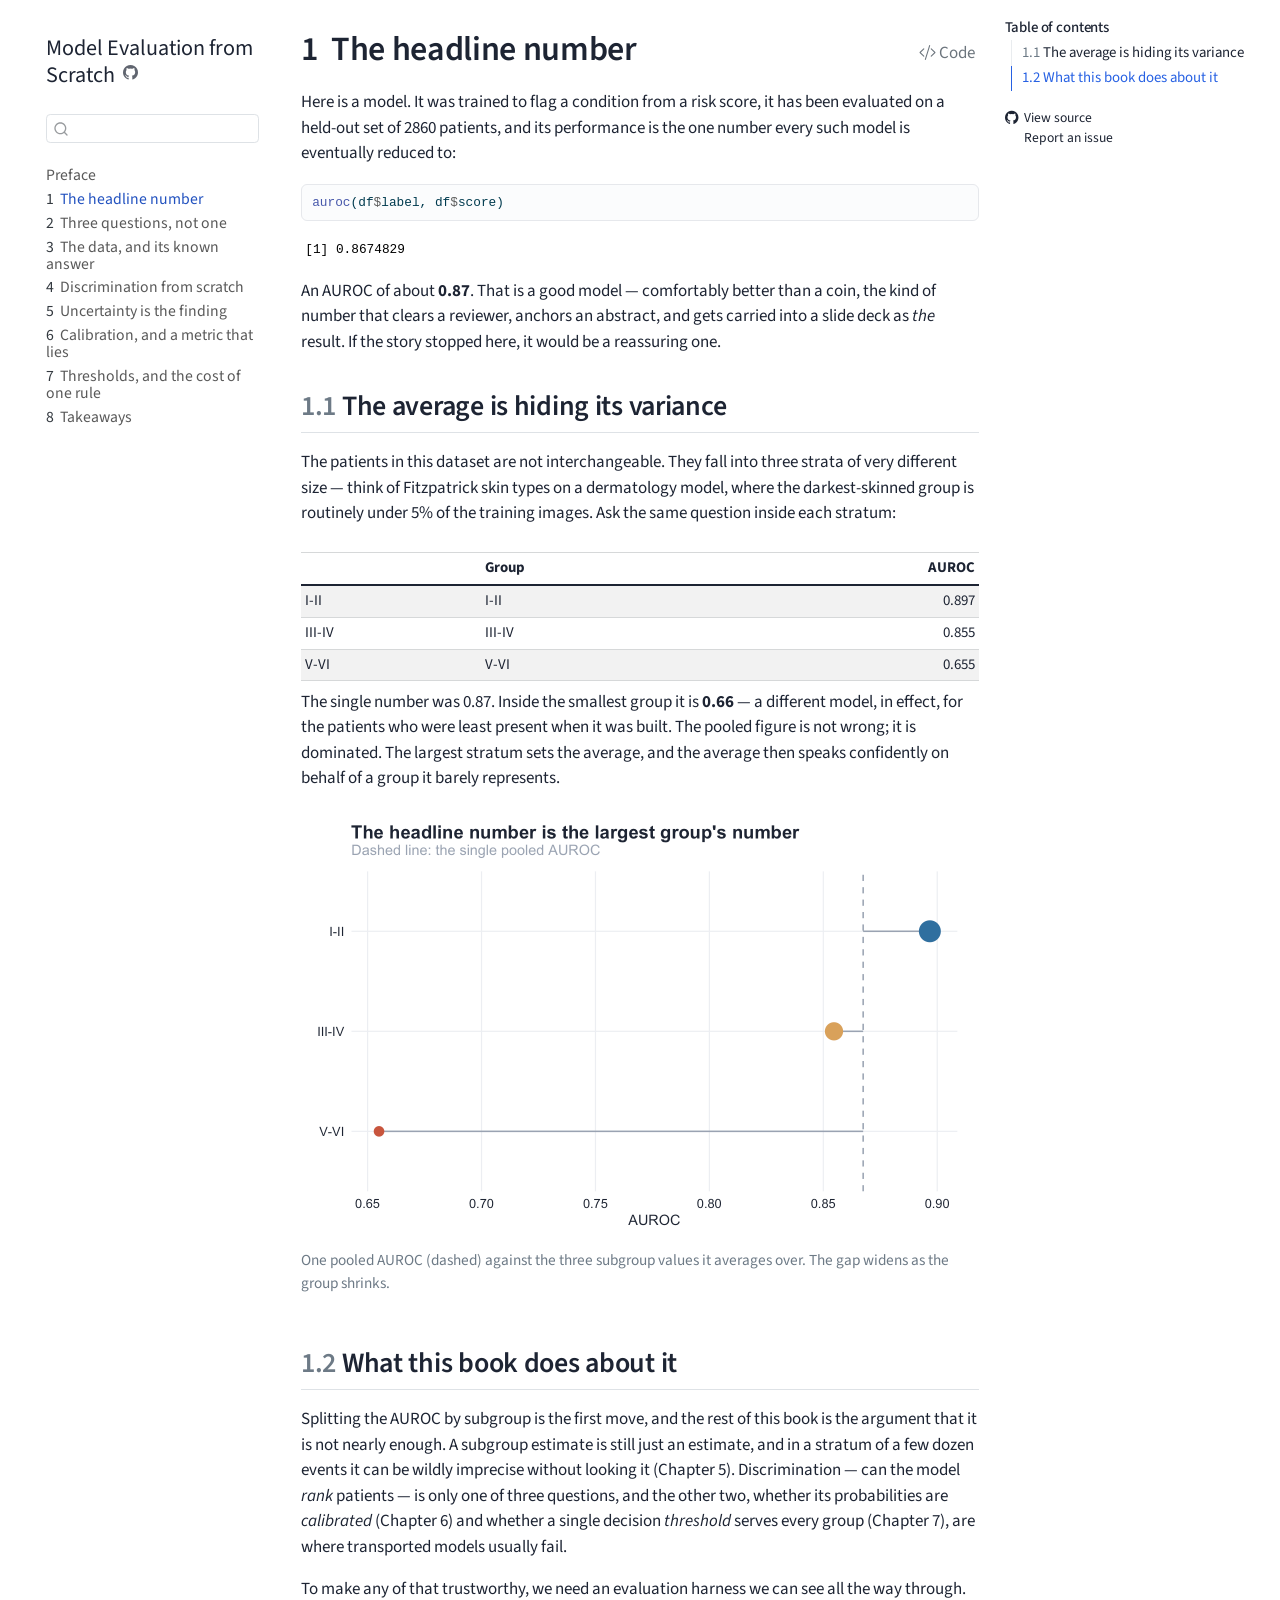
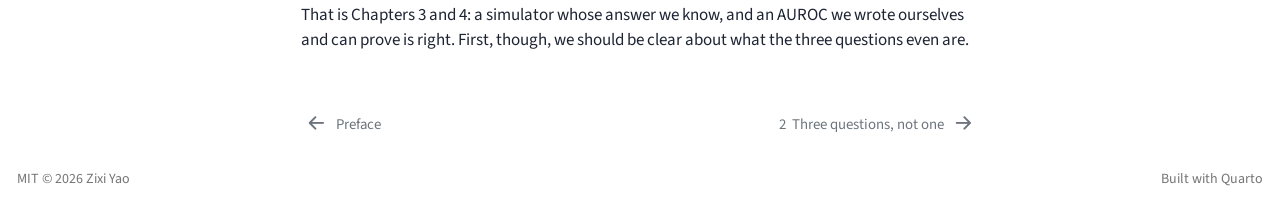
==== docs/chapters/01-headline-number.html @ 879e9f86 "Render site for GitHub Pages" ====
<!DOCTYPE html>
<html xmlns="http://www.w3.org/1999/xhtml" lang="en" xml:lang="en"><head>

<meta charset="utf-8">
<meta name="generator" content="quarto-1.8.27">

<meta name="viewport" content="width=device-width, initial-scale=1.0, user-scalable=yes">


<title>1&nbsp; The headline number – Model Evaluation from Scratch</title>
<style>
code{white-space: pre-wrap;}
span.smallcaps{font-variant: small-caps;}
div.columns{display: flex; gap: min(4vw, 1.5em);}
div.column{flex: auto; overflow-x: auto;}
div.hanging-indent{margin-left: 1.5em; text-indent: -1.5em;}
ul.task-list{list-style: none;}
ul.task-list li input[type="checkbox"] {
  width: 0.8em;
  margin: 0 0.8em 0.2em -1em; /* quarto-specific, see https://github.com/quarto-dev/quarto-cli/issues/4556 */ 
  vertical-align: middle;
}
/* CSS for syntax highlighting */
html { -webkit-text-size-adjust: 100%; }
pre > code.sourceCode { white-space: pre; position: relative; }
pre > code.sourceCode > span { display: inline-block; line-height: 1.25; }
pre > code.sourceCode > span:empty { height: 1.2em; }
.sourceCode { overflow: visible; }
code.sourceCode > span { color: inherit; text-decoration: inherit; }
div.sourceCode { margin: 1em 0; }
pre.sourceCode { margin: 0; }
@media screen {
div.sourceCode { overflow: auto; }
}
@media print {
pre > code.sourceCode { white-space: pre-wrap; }
pre > code.sourceCode > span { text-indent: -5em; padding-left: 5em; }
}
pre.numberSource code
  { counter-reset: source-line 0; }
pre.numberSource code > span
  { position: relative; left: -4em; counter-increment: source-line; }
pre.numberSource code > span > a:first-child::before
  { content: counter(source-line);
    position: relative; left: -1em; text-align: right; vertical-align: baseline;
    border: none; display: inline-block;
    -webkit-touch-callout: none; -webkit-user-select: none;
    -khtml-user-select: none; -moz-user-select: none;
    -ms-user-select: none; user-select: none;
    padding: 0 4px; width: 4em;
  }
pre.numberSource { margin-left: 3em;  padding-left: 4px; }
div.sourceCode
  {   }
@media screen {
pre > code.sourceCode > span > a:first-child::before { text-decoration: underline; }
}
</style>


<script src="../site_libs/quarto-nav/quarto-nav.js"></script>
<script src="../site_libs/quarto-nav/headroom.min.js"></script>
<script src="../site_libs/clipboard/clipboard.min.js"></script>
<script src="../site_libs/quarto-search/autocomplete.umd.js"></script>
<script src="../site_libs/quarto-search/fuse.min.js"></script>
<script src="../site_libs/quarto-search/quarto-search.js"></script>
<meta name="quarto:offset" content="../">
<link href="../chapters/02-three-questions.html" rel="next">
<link href="../index.html" rel="prev">
<script src="../site_libs/quarto-html/quarto.js" type="module"></script>
<script src="../site_libs/quarto-html/tabsets/tabsets.js" type="module"></script>
<script src="../site_libs/quarto-html/axe/axe-check.js" type="module"></script>
<script src="../site_libs/quarto-html/popper.min.js"></script>
<script src="../site_libs/quarto-html/tippy.umd.min.js"></script>
<script src="../site_libs/quarto-html/anchor.min.js"></script>
<link href="../site_libs/quarto-html/tippy.css" rel="stylesheet">
<link href="../site_libs/quarto-html/quarto-syntax-highlighting-ed96de9b727972fe78a7b5d16c58bf87.css" rel="stylesheet" id="quarto-text-highlighting-styles">
<script src="../site_libs/bootstrap/bootstrap.min.js"></script>
<link href="../site_libs/bootstrap/bootstrap-icons.css" rel="stylesheet">
<link href="../site_libs/bootstrap/bootstrap-27c261d06b905028a18691de25d09dde.min.css" rel="stylesheet" append-hash="true" id="quarto-bootstrap" data-mode="light">
<script id="quarto-search-options" type="application/json">{
  "location": "sidebar",
  "copy-button": false,
  "collapse-after": 3,
  "panel-placement": "start",
  "type": "textbox",
  "limit": 50,
  "keyboard-shortcut": [
    "f",
    "/",
    "s"
  ],
  "show-item-context": false,
  "language": {
    "search-no-results-text": "No results",
    "search-matching-documents-text": "matching documents",
    "search-copy-link-title": "Copy link to search",
    "search-hide-matches-text": "Hide additional matches",
    "search-more-match-text": "more match in this document",
    "search-more-matches-text": "more matches in this document",
    "search-clear-button-title": "Clear",
    "search-text-placeholder": "",
    "search-detached-cancel-button-title": "Cancel",
    "search-submit-button-title": "Submit",
    "search-label": "Search"
  }
}</script>


<link rel="stylesheet" href="../styles.css">
</head>

<body class="nav-sidebar floating quarto-light">

<div id="quarto-search-results"></div>
  <header id="quarto-header" class="headroom fixed-top">
  <nav class="quarto-secondary-nav">
    <div class="container-fluid d-flex">
      <button type="button" class="quarto-btn-toggle btn" data-bs-toggle="collapse" role="button" data-bs-target=".quarto-sidebar-collapse-item" aria-controls="quarto-sidebar" aria-expanded="false" aria-label="Toggle sidebar navigation" onclick="if (window.quartoToggleHeadroom) { window.quartoToggleHeadroom(); }">
        <i class="bi bi-layout-text-sidebar-reverse"></i>
      </button>
        <nav class="quarto-page-breadcrumbs" aria-label="breadcrumb"><ol class="breadcrumb"><li class="breadcrumb-item"><a href="../chapters/01-headline-number.html"><span class="chapter-number">1</span>&nbsp; <span class="chapter-title">The headline number</span></a></li></ol></nav>
        <a class="flex-grow-1" role="navigation" data-bs-toggle="collapse" data-bs-target=".quarto-sidebar-collapse-item" aria-controls="quarto-sidebar" aria-expanded="false" aria-label="Toggle sidebar navigation" onclick="if (window.quartoToggleHeadroom) { window.quartoToggleHeadroom(); }">      
        </a>
      <button type="button" class="btn quarto-search-button" aria-label="Search" onclick="window.quartoOpenSearch();">
        <i class="bi bi-search"></i>
      </button>
    </div>
  </nav>
</header>
<!-- content -->
<div id="quarto-content" class="quarto-container page-columns page-rows-contents page-layout-article">
<!-- sidebar -->
  <nav id="quarto-sidebar" class="sidebar collapse collapse-horizontal quarto-sidebar-collapse-item sidebar-navigation floating overflow-auto">
    <div class="pt-lg-2 mt-2 text-left sidebar-header">
    <div class="sidebar-title mb-0 py-0">
      <a href="../">Model Evaluation from Scratch</a> 
        <div class="sidebar-tools-main">
    <a href="https://github.com/Lexiyao/model-evaluation-from-scratch" title="Source Code" class="quarto-navigation-tool px-1" aria-label="Source Code"><i class="bi bi-github"></i></a>
</div>
    </div>
      </div>
        <div class="mt-2 flex-shrink-0 align-items-center">
        <div class="sidebar-search">
        <div id="quarto-search" class="" title="Search"></div>
        </div>
        </div>
    <div class="sidebar-menu-container"> 
    <ul class="list-unstyled mt-1">
        <li class="sidebar-item">
  <div class="sidebar-item-container"> 
  <a href="../index.html" class="sidebar-item-text sidebar-link">
 <span class="menu-text">Preface</span></a>
  </div>
</li>
        <li class="sidebar-item">
  <div class="sidebar-item-container"> 
  <a href="../chapters/01-headline-number.html" class="sidebar-item-text sidebar-link active">
 <span class="menu-text"><span class="chapter-number">1</span>&nbsp; <span class="chapter-title">The headline number</span></span></a>
  </div>
</li>
        <li class="sidebar-item">
  <div class="sidebar-item-container"> 
  <a href="../chapters/02-three-questions.html" class="sidebar-item-text sidebar-link">
 <span class="menu-text"><span class="chapter-number">2</span>&nbsp; <span class="chapter-title">Three questions, not one</span></span></a>
  </div>
</li>
        <li class="sidebar-item">
  <div class="sidebar-item-container"> 
  <a href="../chapters/03-the-data.html" class="sidebar-item-text sidebar-link">
 <span class="menu-text"><span class="chapter-number">3</span>&nbsp; <span class="chapter-title">The data, and its known answer</span></span></a>
  </div>
</li>
        <li class="sidebar-item">
  <div class="sidebar-item-container"> 
  <a href="../chapters/04-discrimination.html" class="sidebar-item-text sidebar-link">
 <span class="menu-text"><span class="chapter-number">4</span>&nbsp; <span class="chapter-title">Discrimination from scratch</span></span></a>
  </div>
</li>
        <li class="sidebar-item">
  <div class="sidebar-item-container"> 
  <a href="../chapters/05-uncertainty.html" class="sidebar-item-text sidebar-link">
 <span class="menu-text"><span class="chapter-number">5</span>&nbsp; <span class="chapter-title">Uncertainty is the finding</span></span></a>
  </div>
</li>
        <li class="sidebar-item">
  <div class="sidebar-item-container"> 
  <a href="../chapters/06-calibration.html" class="sidebar-item-text sidebar-link">
 <span class="menu-text"><span class="chapter-number">6</span>&nbsp; <span class="chapter-title">Calibration, and a metric that lies</span></span></a>
  </div>
</li>
        <li class="sidebar-item">
  <div class="sidebar-item-container"> 
  <a href="../chapters/07-thresholds.html" class="sidebar-item-text sidebar-link">
 <span class="menu-text"><span class="chapter-number">7</span>&nbsp; <span class="chapter-title">Thresholds, and the cost of one rule</span></span></a>
  </div>
</li>
        <li class="sidebar-item">
  <div class="sidebar-item-container"> 
  <a href="../chapters/08-takeaways.html" class="sidebar-item-text sidebar-link">
 <span class="menu-text"><span class="chapter-number">8</span>&nbsp; <span class="chapter-title">Takeaways</span></span></a>
  </div>
</li>
    </ul>
    </div>
</nav>
<div id="quarto-sidebar-glass" class="quarto-sidebar-collapse-item" data-bs-toggle="collapse" data-bs-target=".quarto-sidebar-collapse-item"></div>
<!-- margin-sidebar -->
    <div id="quarto-margin-sidebar" class="sidebar margin-sidebar">
        <nav id="TOC" role="doc-toc" class="toc-active">
    <h2 id="toc-title">Table of contents</h2>
   
  <ul>
  <li><a href="#the-average-is-hiding-its-variance" id="toc-the-average-is-hiding-its-variance" class="nav-link active" data-scroll-target="#the-average-is-hiding-its-variance"><span class="header-section-number">1.1</span> The average is hiding its variance</a></li>
  <li><a href="#what-this-book-does-about-it" id="toc-what-this-book-does-about-it" class="nav-link" data-scroll-target="#what-this-book-does-about-it"><span class="header-section-number">1.2</span> What this book does about it</a></li>
  </ul>
<div class="toc-actions"><ul><li><a href="https://github.com/Lexiyao/model-evaluation-from-scratch/blob/main/chapters/01-headline-number.qmd" class="toc-action"><i class="bi bi-github"></i>View source</a></li><li><a href="https://github.com/Lexiyao/model-evaluation-from-scratch/issues/new" class="toc-action"><i class="bi empty"></i>Report an issue</a></li></ul></div></nav>
    </div>
<!-- main -->
<main class="content" id="quarto-document-content">

<header id="title-block-header" class="quarto-title-block default">
<div class="quarto-title">
<div class="quarto-title-block"><div><h1 class="title"><span class="chapter-number">1</span>&nbsp; <span class="chapter-title">The headline number</span></h1><button type="button" class="btn code-tools-button" id="quarto-code-tools-source"><i class="bi"></i> Code</button></div></div>
</div>



<div class="quarto-title-meta">

    
  
    
  </div>
  


</header>


<p>Here is a model. It was trained to flag a condition from a risk score, it has been evaluated on a held-out set of 2860 patients, and its performance is the one number every such model is eventually reduced to:</p>
<div class="cell">
<div class="code-copy-outer-scaffold"><div class="sourceCode cell-code" id="cb1"><pre class="sourceCode r code-with-copy"><code class="sourceCode r"><span id="cb1-1"><a href="#cb1-1" aria-hidden="true" tabindex="-1"></a><span class="fu">auroc</span>(df<span class="sc">$</span>label, df<span class="sc">$</span>score)</span></code></pre></div><button title="Copy to Clipboard" class="code-copy-button"><i class="bi"></i></button></div>
<div class="cell-output cell-output-stdout">
<pre><code>[1] 0.8674829</code></pre>
</div>
</div>
<p>An AUROC of about <strong>0.87</strong>. That is a good model — comfortably better than a coin, the kind of number that clears a reviewer, anchors an abstract, and gets carried into a slide deck as <em>the</em> result. If the story stopped here, it would be a reassuring one.</p>
<section id="the-average-is-hiding-its-variance" class="level2" data-number="1.1">
<h2 data-number="1.1" class="anchored" data-anchor-id="the-average-is-hiding-its-variance"><span class="header-section-number">1.1</span> The average is hiding its variance</h2>
<p>The patients in this dataset are not interchangeable. They fall into three strata of very different size — think of Fitzpatrick skin types on a dermatology model, where the darkest-skinned group is routinely under 5% of the training images. Ask the same question inside each stratum:</p>
<div class="cell">
<div class="cell-output-display">
<table class="caption-top table table-sm table-striped small">
<thead>
<tr class="header">
<th style="text-align: left;"></th>
<th style="text-align: left;">Group</th>
<th style="text-align: right;">AUROC</th>
</tr>
</thead>
<tbody>
<tr class="odd">
<td style="text-align: left;">I-II</td>
<td style="text-align: left;">I-II</td>
<td style="text-align: right;">0.897</td>
</tr>
<tr class="even">
<td style="text-align: left;">III-IV</td>
<td style="text-align: left;">III-IV</td>
<td style="text-align: right;">0.855</td>
</tr>
<tr class="odd">
<td style="text-align: left;">V-VI</td>
<td style="text-align: left;">V-VI</td>
<td style="text-align: right;">0.655</td>
</tr>
</tbody>
</table>
</div>
</div>
<p>The single number was 0.87. Inside the smallest group it is <strong>0.66</strong> — a different model, in effect, for the patients who were least present when it was built. The pooled figure is not wrong; it is dominated. The largest stratum sets the average, and the average then speaks confidently on behalf of a group it barely represents.</p>
<div class="cell">
<div class="cell-output-display">
<div class="quarto-figure quarto-figure-center">
<figure class="figure">
<p><img src="01-headline-number_files/figure-html/unnamed-chunk-4-1.png" class="img-fluid figure-img" width="672"></p>
<figcaption>One pooled AUROC (dashed) against the three subgroup values it averages over. The gap widens as the group shrinks.</figcaption>
</figure>
</div>
</div>
</div>
</section>
<section id="what-this-book-does-about-it" class="level2" data-number="1.2">
<h2 data-number="1.2" class="anchored" data-anchor-id="what-this-book-does-about-it"><span class="header-section-number">1.2</span> What this book does about it</h2>
<p>Splitting the AUROC by subgroup is the first move, and the rest of this book is the argument that it is not nearly enough. A subgroup estimate is still just an estimate, and in a stratum of a few dozen events it can be wildly imprecise without looking it (Chapter 5). Discrimination — can the model <em>rank</em> patients — is only one of three questions, and the other two, whether its probabilities are <em>calibrated</em> (Chapter 6) and whether a single decision <em>threshold</em> serves every group (Chapter 7), are where transported models usually fail.</p>
<p>To make any of that trustworthy, we need an evaluation harness we can see all the way through. That is Chapters 3 and 4: a simulator whose answer we know, and an AUROC we wrote ourselves and can prove is right. First, though, we should be clear about what the three questions even are.</p>


<!-- -->

</section>

</main> <!-- /main -->
<script id="quarto-html-after-body" type="application/javascript">
  window.document.addEventListener("DOMContentLoaded", function (event) {
    const icon = "";
    const anchorJS = new window.AnchorJS();
    anchorJS.options = {
      placement: 'right',
      icon: icon
    };
    anchorJS.add('.anchored');
    const isCodeAnnotation = (el) => {
      for (const clz of el.classList) {
        if (clz.startsWith('code-annotation-')) {                     
          return true;
        }
      }
      return false;
    }
    const onCopySuccess = function(e) {
      // button target
      const button = e.trigger;
      // don't keep focus
      button.blur();
      // flash "checked"
      button.classList.add('code-copy-button-checked');
      var currentTitle = button.getAttribute("title");
      button.setAttribute("title", "Copied!");
      let tooltip;
      if (window.bootstrap) {
        button.setAttribute("data-bs-toggle", "tooltip");
        button.setAttribute("data-bs-placement", "left");
        button.setAttribute("data-bs-title", "Copied!");
        tooltip = new bootstrap.Tooltip(button, 
          { trigger: "manual", 
            customClass: "code-copy-button-tooltip",
            offset: [0, -8]});
        tooltip.show();    
      }
      setTimeout(function() {
        if (tooltip) {
          tooltip.hide();
          button.removeAttribute("data-bs-title");
          button.removeAttribute("data-bs-toggle");
          button.removeAttribute("data-bs-placement");
        }
        button.setAttribute("title", currentTitle);
        button.classList.remove('code-copy-button-checked');
      }, 1000);
      // clear code selection
      e.clearSelection();
    }
    const getTextToCopy = function(trigger) {
      const outerScaffold = trigger.parentElement.cloneNode(true);
      const codeEl = outerScaffold.querySelector('code');
      for (const childEl of codeEl.children) {
        if (isCodeAnnotation(childEl)) {
          childEl.remove();
        }
      }
      return codeEl.innerText;
    }
    const clipboard = new window.ClipboardJS('.code-copy-button:not([data-in-quarto-modal])', {
      text: getTextToCopy
    });
    clipboard.on('success', onCopySuccess);
    if (window.document.getElementById('quarto-embedded-source-code-modal')) {
      const clipboardModal = new window.ClipboardJS('.code-copy-button[data-in-quarto-modal]', {
        text: getTextToCopy,
        container: window.document.getElementById('quarto-embedded-source-code-modal')
      });
      clipboardModal.on('success', onCopySuccess);
    }
    const viewSource = window.document.getElementById('quarto-view-source') ||
                       window.document.getElementById('quarto-code-tools-source');
    if (viewSource) {
      const sourceUrl = viewSource.getAttribute("data-quarto-source-url");
      viewSource.addEventListener("click", function(e) {
        if (sourceUrl) {
          // rstudio viewer pane
          if (/\bcapabilities=\b/.test(window.location)) {
            window.open(sourceUrl);
          } else {
            window.location.href = sourceUrl;
          }
        } else {
          const modal = new bootstrap.Modal(document.getElementById('quarto-embedded-source-code-modal'));
          modal.show();
        }
        return false;
      });
    }
    function toggleCodeHandler(show) {
      return function(e) {
        const detailsSrc = window.document.querySelectorAll(".cell > details > .sourceCode");
        for (let i=0; i<detailsSrc.length; i++) {
          const details = detailsSrc[i].parentElement;
          if (show) {
            details.open = true;
          } else {
            details.removeAttribute("open");
          }
        }
        const cellCodeDivs = window.document.querySelectorAll(".cell > .sourceCode");
        const fromCls = show ? "hidden" : "unhidden";
        const toCls = show ? "unhidden" : "hidden";
        for (let i=0; i<cellCodeDivs.length; i++) {
          const codeDiv = cellCodeDivs[i];
          if (codeDiv.classList.contains(fromCls)) {
            codeDiv.classList.remove(fromCls);
            codeDiv.classList.add(toCls);
          } 
        }
        return false;
      }
    }
    const hideAllCode = window.document.getElementById("quarto-hide-all-code");
    if (hideAllCode) {
      hideAllCode.addEventListener("click", toggleCodeHandler(false));
    }
    const showAllCode = window.document.getElementById("quarto-show-all-code");
    if (showAllCode) {
      showAllCode.addEventListener("click", toggleCodeHandler(true));
    }
      var localhostRegex = new RegExp(/^(?:http|https):\/\/localhost\:?[0-9]*\//);
      var mailtoRegex = new RegExp(/^mailto:/);
        var filterRegex = new RegExp('/' + window.location.host + '/');
      var isInternal = (href) => {
          return filterRegex.test(href) || localhostRegex.test(href) || mailtoRegex.test(href);
      }
      // Inspect non-navigation links and adorn them if external
     var links = window.document.querySelectorAll('a[href]:not(.nav-link):not(.navbar-brand):not(.toc-action):not(.sidebar-link):not(.sidebar-item-toggle):not(.pagination-link):not(.no-external):not([aria-hidden]):not(.dropdown-item):not(.quarto-navigation-tool):not(.about-link)');
      for (var i=0; i<links.length; i++) {
        const link = links[i];
        if (!isInternal(link.href)) {
          // undo the damage that might have been done by quarto-nav.js in the case of
          // links that we want to consider external
          if (link.dataset.originalHref !== undefined) {
            link.href = link.dataset.originalHref;
          }
        }
      }
    function tippyHover(el, contentFn, onTriggerFn, onUntriggerFn) {
      const config = {
        allowHTML: true,
        maxWidth: 500,
        delay: 100,
        arrow: false,
        appendTo: function(el) {
            return el.parentElement;
        },
        interactive: true,
        interactiveBorder: 10,
        theme: 'quarto',
        placement: 'bottom-start',
      };
      if (contentFn) {
        config.content = contentFn;
      }
      if (onTriggerFn) {
        config.onTrigger = onTriggerFn;
      }
      if (onUntriggerFn) {
        config.onUntrigger = onUntriggerFn;
      }
      window.tippy(el, config); 
    }
    const noterefs = window.document.querySelectorAll('a[role="doc-noteref"]');
    for (var i=0; i<noterefs.length; i++) {
      const ref = noterefs[i];
      tippyHover(ref, function() {
        // use id or data attribute instead here
        let href = ref.getAttribute('data-footnote-href') || ref.getAttribute('href');
        try { href = new URL(href).hash; } catch {}
        const id = href.replace(/^#\/?/, "");
        const note = window.document.getElementById(id);
        if (note) {
          return note.innerHTML;
        } else {
          return "";
        }
      });
    }
    const xrefs = window.document.querySelectorAll('a.quarto-xref');
    const processXRef = (id, note) => {
      // Strip column container classes
      const stripColumnClz = (el) => {
        el.classList.remove("page-full", "page-columns");
        if (el.children) {
          for (const child of el.children) {
            stripColumnClz(child);
          }
        }
      }
      stripColumnClz(note)
      if (id === null || id.startsWith('sec-')) {
        // Special case sections, only their first couple elements
        const container = document.createElement("div");
        if (note.children && note.children.length > 2) {
          container.appendChild(note.children[0].cloneNode(true));
          for (let i = 1; i < note.children.length; i++) {
            const child = note.children[i];
            if (child.tagName === "P" && child.innerText === "") {
              continue;
            } else {
              container.appendChild(child.cloneNode(true));
              break;
            }
          }
          if (window.Quarto?.typesetMath) {
            window.Quarto.typesetMath(container);
          }
          return container.innerHTML
        } else {
          if (window.Quarto?.typesetMath) {
            window.Quarto.typesetMath(note);
          }
          return note.innerHTML;
        }
      } else {
        // Remove any anchor links if they are present
        const anchorLink = note.querySelector('a.anchorjs-link');
        if (anchorLink) {
          anchorLink.remove();
        }
        if (window.Quarto?.typesetMath) {
          window.Quarto.typesetMath(note);
        }
        if (note.classList.contains("callout")) {
          return note.outerHTML;
        } else {
          return note.innerHTML;
        }
      }
    }
    for (var i=0; i<xrefs.length; i++) {
      const xref = xrefs[i];
      tippyHover(xref, undefined, function(instance) {
        instance.disable();
        let url = xref.getAttribute('href');
        let hash = undefined; 
        if (url.startsWith('#')) {
          hash = url;
        } else {
          try { hash = new URL(url).hash; } catch {}
        }
        if (hash) {
          const id = hash.replace(/^#\/?/, "");
          const note = window.document.getElementById(id);
          if (note !== null) {
            try {
              const html = processXRef(id, note.cloneNode(true));
              instance.setContent(html);
            } finally {
              instance.enable();
              instance.show();
            }
          } else {
            // See if we can fetch this
            fetch(url.split('#')[0])
            .then(res => res.text())
            .then(html => {
              const parser = new DOMParser();
              const htmlDoc = parser.parseFromString(html, "text/html");
              const note = htmlDoc.getElementById(id);
              if (note !== null) {
                const html = processXRef(id, note);
                instance.setContent(html);
              } 
            }).finally(() => {
              instance.enable();
              instance.show();
            });
          }
        } else {
          // See if we can fetch a full url (with no hash to target)
          // This is a special case and we should probably do some content thinning / targeting
          fetch(url)
          .then(res => res.text())
          .then(html => {
            const parser = new DOMParser();
            const htmlDoc = parser.parseFromString(html, "text/html");
            const note = htmlDoc.querySelector('main.content');
            if (note !== null) {
              // This should only happen for chapter cross references
              // (since there is no id in the URL)
              // remove the first header
              if (note.children.length > 0 && note.children[0].tagName === "HEADER") {
                note.children[0].remove();
              }
              const html = processXRef(null, note);
              instance.setContent(html);
            } 
          }).finally(() => {
            instance.enable();
            instance.show();
          });
        }
      }, function(instance) {
      });
    }
        let selectedAnnoteEl;
        const selectorForAnnotation = ( cell, annotation) => {
          let cellAttr = 'data-code-cell="' + cell + '"';
          let lineAttr = 'data-code-annotation="' +  annotation + '"';
          const selector = 'span[' + cellAttr + '][' + lineAttr + ']';
          return selector;
        }
        const selectCodeLines = (annoteEl) => {
          const doc = window.document;
          const targetCell = annoteEl.getAttribute("data-target-cell");
          const targetAnnotation = annoteEl.getAttribute("data-target-annotation");
          const annoteSpan = window.document.querySelector(selectorForAnnotation(targetCell, targetAnnotation));
          const lines = annoteSpan.getAttribute("data-code-lines").split(",");
          const lineIds = lines.map((line) => {
            return targetCell + "-" + line;
          })
          let top = null;
          let height = null;
          let parent = null;
          if (lineIds.length > 0) {
              //compute the position of the single el (top and bottom and make a div)
              const el = window.document.getElementById(lineIds[0]);
              top = el.offsetTop;
              height = el.offsetHeight;
              parent = el.parentElement.parentElement;
            if (lineIds.length > 1) {
              const lastEl = window.document.getElementById(lineIds[lineIds.length - 1]);
              const bottom = lastEl.offsetTop + lastEl.offsetHeight;
              height = bottom - top;
            }
            if (top !== null && height !== null && parent !== null) {
              // cook up a div (if necessary) and position it 
              let div = window.document.getElementById("code-annotation-line-highlight");
              if (div === null) {
                div = window.document.createElement("div");
                div.setAttribute("id", "code-annotation-line-highlight");
                div.style.position = 'absolute';
                parent.appendChild(div);
              }
              div.style.top = top - 2 + "px";
              div.style.height = height + 4 + "px";
              div.style.left = 0;
              let gutterDiv = window.document.getElementById("code-annotation-line-highlight-gutter");
              if (gutterDiv === null) {
                gutterDiv = window.document.createElement("div");
                gutterDiv.setAttribute("id", "code-annotation-line-highlight-gutter");
                gutterDiv.style.position = 'absolute';
                const codeCell = window.document.getElementById(targetCell);
                const gutter = codeCell.querySelector('.code-annotation-gutter');
                gutter.appendChild(gutterDiv);
              }
              gutterDiv.style.top = top - 2 + "px";
              gutterDiv.style.height = height + 4 + "px";
            }
            selectedAnnoteEl = annoteEl;
          }
        };
        const unselectCodeLines = () => {
          const elementsIds = ["code-annotation-line-highlight", "code-annotation-line-highlight-gutter"];
          elementsIds.forEach((elId) => {
            const div = window.document.getElementById(elId);
            if (div) {
              div.remove();
            }
          });
          selectedAnnoteEl = undefined;
        };
          // Handle positioning of the toggle
      window.addEventListener(
        "resize",
        throttle(() => {
          elRect = undefined;
          if (selectedAnnoteEl) {
            selectCodeLines(selectedAnnoteEl);
          }
        }, 10)
      );
      function throttle(fn, ms) {
      let throttle = false;
      let timer;
        return (...args) => {
          if(!throttle) { // first call gets through
              fn.apply(this, args);
              throttle = true;
          } else { // all the others get throttled
              if(timer) clearTimeout(timer); // cancel #2
              timer = setTimeout(() => {
                fn.apply(this, args);
                timer = throttle = false;
              }, ms);
          }
        };
      }
        // Attach click handler to the DT
        const annoteDls = window.document.querySelectorAll('dt[data-target-cell]');
        for (const annoteDlNode of annoteDls) {
          annoteDlNode.addEventListener('click', (event) => {
            const clickedEl = event.target;
            if (clickedEl !== selectedAnnoteEl) {
              unselectCodeLines();
              const activeEl = window.document.querySelector('dt[data-target-cell].code-annotation-active');
              if (activeEl) {
                activeEl.classList.remove('code-annotation-active');
              }
              selectCodeLines(clickedEl);
              clickedEl.classList.add('code-annotation-active');
            } else {
              // Unselect the line
              unselectCodeLines();
              clickedEl.classList.remove('code-annotation-active');
            }
          });
        }
    const findCites = (el) => {
      const parentEl = el.parentElement;
      if (parentEl) {
        const cites = parentEl.dataset.cites;
        if (cites) {
          return {
            el,
            cites: cites.split(' ')
          };
        } else {
          return findCites(el.parentElement)
        }
      } else {
        return undefined;
      }
    };
    var bibliorefs = window.document.querySelectorAll('a[role="doc-biblioref"]');
    for (var i=0; i<bibliorefs.length; i++) {
      const ref = bibliorefs[i];
      const citeInfo = findCites(ref);
      if (citeInfo) {
        tippyHover(citeInfo.el, function() {
          var popup = window.document.createElement('div');
          citeInfo.cites.forEach(function(cite) {
            var citeDiv = window.document.createElement('div');
            citeDiv.classList.add('hanging-indent');
            citeDiv.classList.add('csl-entry');
            var biblioDiv = window.document.getElementById('ref-' + cite);
            if (biblioDiv) {
              citeDiv.innerHTML = biblioDiv.innerHTML;
            }
            popup.appendChild(citeDiv);
          });
          return popup.innerHTML;
        });
      }
    }
  });
  </script>
<nav class="page-navigation">
  <div class="nav-page nav-page-previous">
      <a href="../index.html" class="pagination-link" aria-label="Preface">
        <i class="bi bi-arrow-left-short"></i> <span class="nav-page-text">Preface</span>
      </a>          
  </div>
  <div class="nav-page nav-page-next">
      <a href="../chapters/02-three-questions.html" class="pagination-link" aria-label="Three questions, not one">
        <span class="nav-page-text"><span class="chapter-number">2</span>&nbsp; <span class="chapter-title">Three questions, not one</span></span> <i class="bi bi-arrow-right-short"></i>
      </a>
  </div>
</nav><div class="modal fade" id="quarto-embedded-source-code-modal" tabindex="-1" aria-labelledby="quarto-embedded-source-code-modal-label" aria-hidden="true"><div class="modal-dialog modal-dialog-scrollable"><div class="modal-content"><div class="modal-header"><h5 class="modal-title" id="quarto-embedded-source-code-modal-label">Source Code</h5><button class="btn-close" data-bs-dismiss="modal"></button></div><div class="modal-body"><div class="">
<div class="code-copy-outer-scaffold"><div class="sourceCode" id="cb3" data-shortcodes="false"><pre class="sourceCode markdown code-with-copy"><code class="sourceCode markdown"><span id="cb3-1"><a href="#cb3-1" aria-hidden="true" tabindex="-1"></a><span class="fu"># The headline number</span></span>
<span id="cb3-2"><a href="#cb3-2" aria-hidden="true" tabindex="-1"></a></span>
<span id="cb3-5"><a href="#cb3-5" aria-hidden="true" tabindex="-1"></a><span class="in">```{r}</span></span>
<span id="cb3-6"><a href="#cb3-6" aria-hidden="true" tabindex="-1"></a><span class="co">#| include: false</span></span>
<span id="cb3-7"><a href="#cb3-7" aria-hidden="true" tabindex="-1"></a><span class="fu">source</span>(<span class="st">"../R/simulate.R"</span>); <span class="fu">source</span>(<span class="st">"../R/metrics.R"</span>); <span class="fu">source</span>(<span class="st">"../R/theme_eval.R"</span>)</span>
<span id="cb3-8"><a href="#cb3-8" aria-hidden="true" tabindex="-1"></a>df <span class="ot">&lt;-</span> <span class="fu">simulate_predictions</span>()</span>
<span id="cb3-9"><a href="#cb3-9" aria-hidden="true" tabindex="-1"></a><span class="in">```</span></span>
<span id="cb3-10"><a href="#cb3-10" aria-hidden="true" tabindex="-1"></a></span>
<span id="cb3-11"><a href="#cb3-11" aria-hidden="true" tabindex="-1"></a>Here is a model. It was trained to flag a condition from a risk score, it has</span>
<span id="cb3-12"><a href="#cb3-12" aria-hidden="true" tabindex="-1"></a>been evaluated on a held-out set of <span class="in">`r nrow(df)`</span> patients, and its performance</span>
<span id="cb3-13"><a href="#cb3-13" aria-hidden="true" tabindex="-1"></a>is the one number every such model is eventually reduced to:</span>
<span id="cb3-14"><a href="#cb3-14" aria-hidden="true" tabindex="-1"></a></span>
<span id="cb3-17"><a href="#cb3-17" aria-hidden="true" tabindex="-1"></a><span class="in">```{r}</span></span>
<span id="cb3-18"><a href="#cb3-18" aria-hidden="true" tabindex="-1"></a><span class="fu">auroc</span>(df<span class="sc">$</span>label, df<span class="sc">$</span>score)</span>
<span id="cb3-19"><a href="#cb3-19" aria-hidden="true" tabindex="-1"></a><span class="in">```</span></span>
<span id="cb3-20"><a href="#cb3-20" aria-hidden="true" tabindex="-1"></a></span>
<span id="cb3-21"><a href="#cb3-21" aria-hidden="true" tabindex="-1"></a>An AUROC of about **0.87**. That is a good model — comfortably better than a</span>
<span id="cb3-22"><a href="#cb3-22" aria-hidden="true" tabindex="-1"></a>coin, the kind of number that clears a reviewer, anchors an abstract, and gets</span>
<span id="cb3-23"><a href="#cb3-23" aria-hidden="true" tabindex="-1"></a>carried into a slide deck as *the* result. If the story stopped here, it would</span>
<span id="cb3-24"><a href="#cb3-24" aria-hidden="true" tabindex="-1"></a>be a reassuring one.</span>
<span id="cb3-25"><a href="#cb3-25" aria-hidden="true" tabindex="-1"></a></span>
<span id="cb3-26"><a href="#cb3-26" aria-hidden="true" tabindex="-1"></a><span class="fu">## The average is hiding its variance</span></span>
<span id="cb3-27"><a href="#cb3-27" aria-hidden="true" tabindex="-1"></a></span>
<span id="cb3-28"><a href="#cb3-28" aria-hidden="true" tabindex="-1"></a>The patients in this dataset are not interchangeable. They fall into three</span>
<span id="cb3-29"><a href="#cb3-29" aria-hidden="true" tabindex="-1"></a>strata of very different size — think of Fitzpatrick skin types on a</span>
<span id="cb3-30"><a href="#cb3-30" aria-hidden="true" tabindex="-1"></a>dermatology model, where the darkest-skinned group is routinely under 5% of the</span>
<span id="cb3-31"><a href="#cb3-31" aria-hidden="true" tabindex="-1"></a>training images. Ask the same question inside each stratum:</span>
<span id="cb3-32"><a href="#cb3-32" aria-hidden="true" tabindex="-1"></a></span>
<span id="cb3-35"><a href="#cb3-35" aria-hidden="true" tabindex="-1"></a><span class="in">```{r}</span></span>
<span id="cb3-36"><a href="#cb3-36" aria-hidden="true" tabindex="-1"></a><span class="co">#| echo: false</span></span>
<span id="cb3-37"><a href="#cb3-37" aria-hidden="true" tabindex="-1"></a>by_group <span class="ot">&lt;-</span> <span class="fu">sapply</span>(<span class="fu">sort</span>(<span class="fu">unique</span>(df<span class="sc">$</span>group)), <span class="cf">function</span>(g) {</span>
<span id="cb3-38"><a href="#cb3-38" aria-hidden="true" tabindex="-1"></a>  s <span class="ot">&lt;-</span> df[df<span class="sc">$</span>group <span class="sc">==</span> g, ]</span>
<span id="cb3-39"><a href="#cb3-39" aria-hidden="true" tabindex="-1"></a>  <span class="fu">auroc</span>(s<span class="sc">$</span>label, s<span class="sc">$</span>score)</span>
<span id="cb3-40"><a href="#cb3-40" aria-hidden="true" tabindex="-1"></a>})</span>
<span id="cb3-41"><a href="#cb3-41" aria-hidden="true" tabindex="-1"></a>knitr<span class="sc">::</span><span class="fu">kable</span>(</span>
<span id="cb3-42"><a href="#cb3-42" aria-hidden="true" tabindex="-1"></a>  <span class="fu">data.frame</span>(<span class="at">Group =</span> <span class="fu">names</span>(by_group), <span class="at">AUROC =</span> <span class="fu">round</span>(by_group, <span class="dv">3</span>)),</span>
<span id="cb3-43"><a href="#cb3-43" aria-hidden="true" tabindex="-1"></a>  <span class="at">align =</span> <span class="st">"lr"</span></span>
<span id="cb3-44"><a href="#cb3-44" aria-hidden="true" tabindex="-1"></a>)</span>
<span id="cb3-45"><a href="#cb3-45" aria-hidden="true" tabindex="-1"></a><span class="in">```</span></span>
<span id="cb3-46"><a href="#cb3-46" aria-hidden="true" tabindex="-1"></a></span>
<span id="cb3-47"><a href="#cb3-47" aria-hidden="true" tabindex="-1"></a>The single number was 0.87. Inside the smallest group it is **`r round(by_group["V-VI"], 2)`** — a different</span>
<span id="cb3-48"><a href="#cb3-48" aria-hidden="true" tabindex="-1"></a>model, in effect, for the patients who were least present when it was built.</span>
<span id="cb3-49"><a href="#cb3-49" aria-hidden="true" tabindex="-1"></a>The pooled figure is not wrong; it is dominated. The largest stratum sets the</span>
<span id="cb3-50"><a href="#cb3-50" aria-hidden="true" tabindex="-1"></a>average, and the average then speaks confidently on behalf of a group it barely</span>
<span id="cb3-51"><a href="#cb3-51" aria-hidden="true" tabindex="-1"></a>represents.</span>
<span id="cb3-52"><a href="#cb3-52" aria-hidden="true" tabindex="-1"></a></span>
<span id="cb3-55"><a href="#cb3-55" aria-hidden="true" tabindex="-1"></a><span class="in">```{r}</span></span>
<span id="cb3-56"><a href="#cb3-56" aria-hidden="true" tabindex="-1"></a><span class="co">#| echo: false</span></span>
<span id="cb3-57"><a href="#cb3-57" aria-hidden="true" tabindex="-1"></a><span class="co">#| fig-cap: "One pooled AUROC (dashed) against the three subgroup values it averages over. The gap widens as the group shrinks."</span></span>
<span id="cb3-58"><a href="#cb3-58" aria-hidden="true" tabindex="-1"></a>d <span class="ot">&lt;-</span> <span class="fu">data.frame</span>(<span class="at">group =</span> <span class="fu">names</span>(by_group), <span class="at">auroc =</span> by_group,</span>
<span id="cb3-59"><a href="#cb3-59" aria-hidden="true" tabindex="-1"></a>                <span class="at">n =</span> <span class="fu">as.integer</span>(<span class="fu">table</span>(df<span class="sc">$</span>group)[<span class="fu">names</span>(by_group)]))</span>
<span id="cb3-60"><a href="#cb3-60" aria-hidden="true" tabindex="-1"></a><span class="fu">ggplot</span>(d, <span class="fu">aes</span>(<span class="at">x =</span> auroc, <span class="at">y =</span> <span class="fu">reorder</span>(group, auroc))) <span class="sc">+</span></span>
<span id="cb3-61"><a href="#cb3-61" aria-hidden="true" tabindex="-1"></a>  <span class="fu">geom_vline</span>(<span class="at">xintercept =</span> <span class="fu">auroc</span>(df<span class="sc">$</span>label, df<span class="sc">$</span>score),</span>
<span id="cb3-62"><a href="#cb3-62" aria-hidden="true" tabindex="-1"></a>             <span class="at">linetype =</span> <span class="st">"dashed"</span>, <span class="at">colour =</span> EVAL_GREY) <span class="sc">+</span></span>
<span id="cb3-63"><a href="#cb3-63" aria-hidden="true" tabindex="-1"></a>  <span class="fu">geom_segment</span>(<span class="fu">aes</span>(<span class="at">x =</span> <span class="fu">auroc</span>(df<span class="sc">$</span>label, df<span class="sc">$</span>score), <span class="at">xend =</span> auroc,</span>
<span id="cb3-64"><a href="#cb3-64" aria-hidden="true" tabindex="-1"></a>                   <span class="at">yend =</span> <span class="fu">reorder</span>(group, auroc)), <span class="at">colour =</span> EVAL_GREY) <span class="sc">+</span></span>
<span id="cb3-65"><a href="#cb3-65" aria-hidden="true" tabindex="-1"></a>  <span class="fu">geom_point</span>(<span class="fu">aes</span>(<span class="at">colour =</span> group, <span class="at">size =</span> n)) <span class="sc">+</span></span>
<span id="cb3-66"><a href="#cb3-66" aria-hidden="true" tabindex="-1"></a>  <span class="fu">scale_colour_manual</span>(<span class="at">values =</span> group_cols, <span class="at">guide =</span> <span class="st">"none"</span>) <span class="sc">+</span></span>
<span id="cb3-67"><a href="#cb3-67" aria-hidden="true" tabindex="-1"></a>  <span class="fu">scale_size_continuous</span>(<span class="at">range =</span> <span class="fu">c</span>(<span class="dv">3</span>, <span class="dv">7</span>), <span class="at">guide =</span> <span class="st">"none"</span>) <span class="sc">+</span></span>
<span id="cb3-68"><a href="#cb3-68" aria-hidden="true" tabindex="-1"></a>  <span class="fu">labs</span>(<span class="at">title =</span> <span class="st">"The headline number is the largest group's number"</span>,</span>
<span id="cb3-69"><a href="#cb3-69" aria-hidden="true" tabindex="-1"></a>       <span class="at">subtitle =</span> <span class="st">"Dashed line: the single pooled AUROC"</span>,</span>
<span id="cb3-70"><a href="#cb3-70" aria-hidden="true" tabindex="-1"></a>       <span class="at">x =</span> <span class="st">"AUROC"</span>, <span class="at">y =</span> <span class="cn">NULL</span>) <span class="sc">+</span></span>
<span id="cb3-71"><a href="#cb3-71" aria-hidden="true" tabindex="-1"></a>  <span class="fu">theme_eval</span>()</span>
<span id="cb3-72"><a href="#cb3-72" aria-hidden="true" tabindex="-1"></a><span class="in">```</span></span>
<span id="cb3-73"><a href="#cb3-73" aria-hidden="true" tabindex="-1"></a></span>
<span id="cb3-74"><a href="#cb3-74" aria-hidden="true" tabindex="-1"></a><span class="fu">## What this book does about it</span></span>
<span id="cb3-75"><a href="#cb3-75" aria-hidden="true" tabindex="-1"></a></span>
<span id="cb3-76"><a href="#cb3-76" aria-hidden="true" tabindex="-1"></a>Splitting the AUROC by subgroup is the first move, and the rest of this book is</span>
<span id="cb3-77"><a href="#cb3-77" aria-hidden="true" tabindex="-1"></a>the argument that it is not nearly enough. A subgroup estimate is still just an</span>
<span id="cb3-78"><a href="#cb3-78" aria-hidden="true" tabindex="-1"></a>estimate, and in a stratum of a few dozen events it can be wildly imprecise</span>
<span id="cb3-79"><a href="#cb3-79" aria-hidden="true" tabindex="-1"></a>without looking it (Chapter 5). Discrimination — can the model *rank* patients</span>
<span id="cb3-80"><a href="#cb3-80" aria-hidden="true" tabindex="-1"></a>— is only one of three questions, and the other two, whether its probabilities</span>
<span id="cb3-81"><a href="#cb3-81" aria-hidden="true" tabindex="-1"></a>are *calibrated* (Chapter 6) and whether a single decision *threshold* serves</span>
<span id="cb3-82"><a href="#cb3-82" aria-hidden="true" tabindex="-1"></a>every group (Chapter 7), are where transported models usually fail.</span>
<span id="cb3-83"><a href="#cb3-83" aria-hidden="true" tabindex="-1"></a></span>
<span id="cb3-84"><a href="#cb3-84" aria-hidden="true" tabindex="-1"></a>To make any of that trustworthy, we need an evaluation harness we can see all</span>
<span id="cb3-85"><a href="#cb3-85" aria-hidden="true" tabindex="-1"></a>the way through. That is Chapters 3 and 4: a simulator whose answer we know, and</span>
<span id="cb3-86"><a href="#cb3-86" aria-hidden="true" tabindex="-1"></a>an AUROC we wrote ourselves and can prove is right. First, though, we should be</span>
<span id="cb3-87"><a href="#cb3-87" aria-hidden="true" tabindex="-1"></a>clear about what the three questions even are.</span>
</code></pre></div><button title="Copy to Clipboard" class="code-copy-button" data-in-quarto-modal=""><i class="bi"></i></button></div>
</div></div></div></div></div>
</div> <!-- /content -->
<footer class="footer">
  <div class="nav-footer">
    <div class="nav-footer-left">
<p>MIT © 2026 Zixi Yao</p>
</div>   
    <div class="nav-footer-center">
      &nbsp;
    <div class="toc-actions d-sm-block d-md-none"><ul><li><a href="https://github.com/Lexiyao/model-evaluation-from-scratch/blob/main/chapters/01-headline-number.qmd" class="toc-action"><i class="bi bi-github"></i>View source</a></li><li><a href="https://github.com/Lexiyao/model-evaluation-from-scratch/issues/new" class="toc-action"><i class="bi empty"></i>Report an issue</a></li></ul></div></div>
    <div class="nav-footer-right">
<p>Built with Quarto</p>
</div>
  </div>
</footer>




</body></html>
---- docs/site_libs/quarto-html/tippy.css ----
.tippy-box[data-animation=fade][data-state=hidden]{opacity:0}[data-tippy-root]{max-width:calc(100vw - 10px)}.tippy-box{position:relative;background-color:#333;color:#fff;border-radius:4px;font-size:14px;line-height:1.4;white-space:normal;outline:0;transition-property:transform,visibility,opacity}.tippy-box[data-placement^=top]>.tippy-arrow{bottom:0}.tippy-box[data-placement^=top]>.tippy-arrow:before{bottom:-7px;left:0;border-width:8px 8px 0;border-top-color:initial;transform-origin:center top}.tippy-box[data-placement^=bottom]>.tippy-arrow{top:0}.tippy-box[data-placement^=bottom]>.tippy-arrow:before{top:-7px;left:0;border-width:0 8px 8px;border-bottom-color:initial;transform-origin:center bottom}.tippy-box[data-placement^=left]>.tippy-arrow{right:0}.tippy-box[data-placement^=left]>.tippy-arrow:before{border-width:8px 0 8px 8px;border-left-color:initial;right:-7px;transform-origin:center left}.tippy-box[data-placement^=right]>.tippy-arrow{left:0}.tippy-box[data-placement^=right]>.tippy-arrow:before{left:-7px;border-width:8px 8px 8px 0;border-right-color:initial;transform-origin:center right}.tippy-box[data-inertia][data-state=visible]{transition-timing-function:cubic-bezier(.54,1.5,.38,1.11)}.tippy-arrow{width:16px;height:16px;color:#333}.tippy-arrow:before{content:"";position:absolute;border-color:transparent;border-style:solid}.tippy-content{position:relative;padding:5px 9px;z-index:1}
---- docs/site_libs/quarto-html/quarto-syntax-highlighting-ed96de9b727972fe78a7b5d16c58bf87.css ----
/* quarto syntax highlight colors */
:root {
  --quarto-hl-ot-color: #003B4F;
  --quarto-hl-at-color: #657422;
  --quarto-hl-ss-color: #20794D;
  --quarto-hl-an-color: #5E5E5E;
  --quarto-hl-fu-color: #4758AB;
  --quarto-hl-st-color: #20794D;
  --quarto-hl-cf-color: #003B4F;
  --quarto-hl-op-color: #5E5E5E;
  --quarto-hl-er-color: #AD0000;
  --quarto-hl-bn-color: #AD0000;
  --quarto-hl-al-color: #AD0000;
  --quarto-hl-va-color: #111111;
  --quarto-hl-bu-color: inherit;
  --quarto-hl-ex-color: inherit;
  --quarto-hl-pp-color: #AD0000;
  --quarto-hl-in-color: #5E5E5E;
  --quarto-hl-vs-color: #20794D;
  --quarto-hl-wa-color: #5E5E5E;
  --quarto-hl-do-color: #5E5E5E;
  --quarto-hl-im-color: #00769E;
  --quarto-hl-ch-color: #20794D;
  --quarto-hl-dt-color: #AD0000;
  --quarto-hl-fl-color: #AD0000;
  --quarto-hl-co-color: #5E5E5E;
  --quarto-hl-cv-color: #5E5E5E;
  --quarto-hl-cn-color: #8f5902;
  --quarto-hl-sc-color: #5E5E5E;
  --quarto-hl-dv-color: #AD0000;
  --quarto-hl-kw-color: #003B4F;
}

/* other quarto variables */
:root {
  --quarto-font-monospace: SFMono-Regular, Menlo, Monaco, Consolas, "Liberation Mono", "Courier New", monospace;
}

/* syntax highlight based on Pandoc's rules */
pre > code.sourceCode > span {
  color: #003B4F;
}

code.sourceCode > span {
  color: #003B4F;
}

div.sourceCode,
div.sourceCode pre.sourceCode {
  color: #003B4F;
}

/* Normal */
code span {
  color: #003B4F;
}

/* Alert */
code span.al {
  color: #AD0000;
  font-style: inherit;
}

/* Annotation */
code span.an {
  color: #5E5E5E;
  font-style: inherit;
}

/* Attribute */
code span.at {
  color: #657422;
  font-style: inherit;
}

/* BaseN */
code span.bn {
  color: #AD0000;
  font-style: inherit;
}

/* BuiltIn */
code span.bu {
  font-style: inherit;
}

/* ControlFlow */
code span.cf {
  color: #003B4F;
  font-weight: bold;
  font-style: inherit;
}

/* Char */
code span.ch {
  color: #20794D;
  font-style: inherit;
}

/* Constant */
code span.cn {
  color: #8f5902;
  font-style: inherit;
}

/* Comment */
code span.co {
  color: #5E5E5E;
  font-style: inherit;
}

/* CommentVar */
code span.cv {
  color: #5E5E5E;
  font-style: italic;
}

/* Documentation */
code span.do {
  color: #5E5E5E;
  font-style: italic;
}

/* DataType */
code span.dt {
  color: #AD0000;
  font-style: inherit;
}

/* DecVal */
code span.dv {
  color: #AD0000;
  font-style: inherit;
}

/* Error */
code span.er {
  color: #AD0000;
  font-style: inherit;
}

/* Extension */
code span.ex {
  font-style: inherit;
}

/* Float */
code span.fl {
  color: #AD0000;
  font-style: inherit;
}

/* Function */
code span.fu {
  color: #4758AB;
  font-style: inherit;
}

/* Import */
code span.im {
  color: #00769E;
  font-style: inherit;
}

/* Information */
code span.in {
  color: #5E5E5E;
  font-style: inherit;
}

/* Keyword */
code span.kw {
  color: #003B4F;
  font-weight: bold;
  font-style: inherit;
}

/* Operator */
code span.op {
  color: #5E5E5E;
  font-style: inherit;
}

/* Other */
code span.ot {
  color: #003B4F;
  font-style: inherit;
}

/* Preprocessor */
code span.pp {
  color: #AD0000;
  font-style: inherit;
}

/* SpecialChar */
code span.sc {
  color: #5E5E5E;
  font-style: inherit;
}

/* SpecialString */
code span.ss {
  color: #20794D;
  font-style: inherit;
}

/* String */
code span.st {
  color: #20794D;
  font-style: inherit;
}

/* Variable */
code span.va {
  color: #111111;
  font-style: inherit;
}

/* VerbatimString */
code span.vs {
  color: #20794D;
  font-style: inherit;
}

/* Warning */
code span.wa {
  color: #5E5E5E;
  font-style: italic;
}

.prevent-inlining {
  content: "</";
}

/*# sourceMappingURL=0920dd6d7437995b8cdf7429764427b1.css.map */
---- docs/styles.css ----
/* A light touch over the cosmo theme: quieter rules, roomier code,
   and a measure that stays readable on wide screens. */

:root {
  --eval-ink: #1d2433;
  --eval-accent: #2f6f9f;
}

body {
  color: var(--eval-ink);
}

/* Keep prose to a comfortable measure even on wide monitors. */
main .content {
  max-width: 46rem;
}

h1, h2, h3 {
  letter-spacing: -0.01em;
}

/* Code blocks: a little more air, a subtle frame. */
div.sourceCode {
  border: 1px solid #e6e8ec;
  border-radius: 6px;
  background: #fbfcfd;
}

pre code {
  font-size: 0.86em;
}

/* Tables: understated header, generous rows. */
table {
  font-size: 0.92em;
}

.table > thead {
  border-bottom: 2px solid var(--eval-ink);
}

blockquote {
  border-left: 3px solid var(--eval-accent);
  color: #3a4252;
}

a {
  color: var(--eval-accent);
}
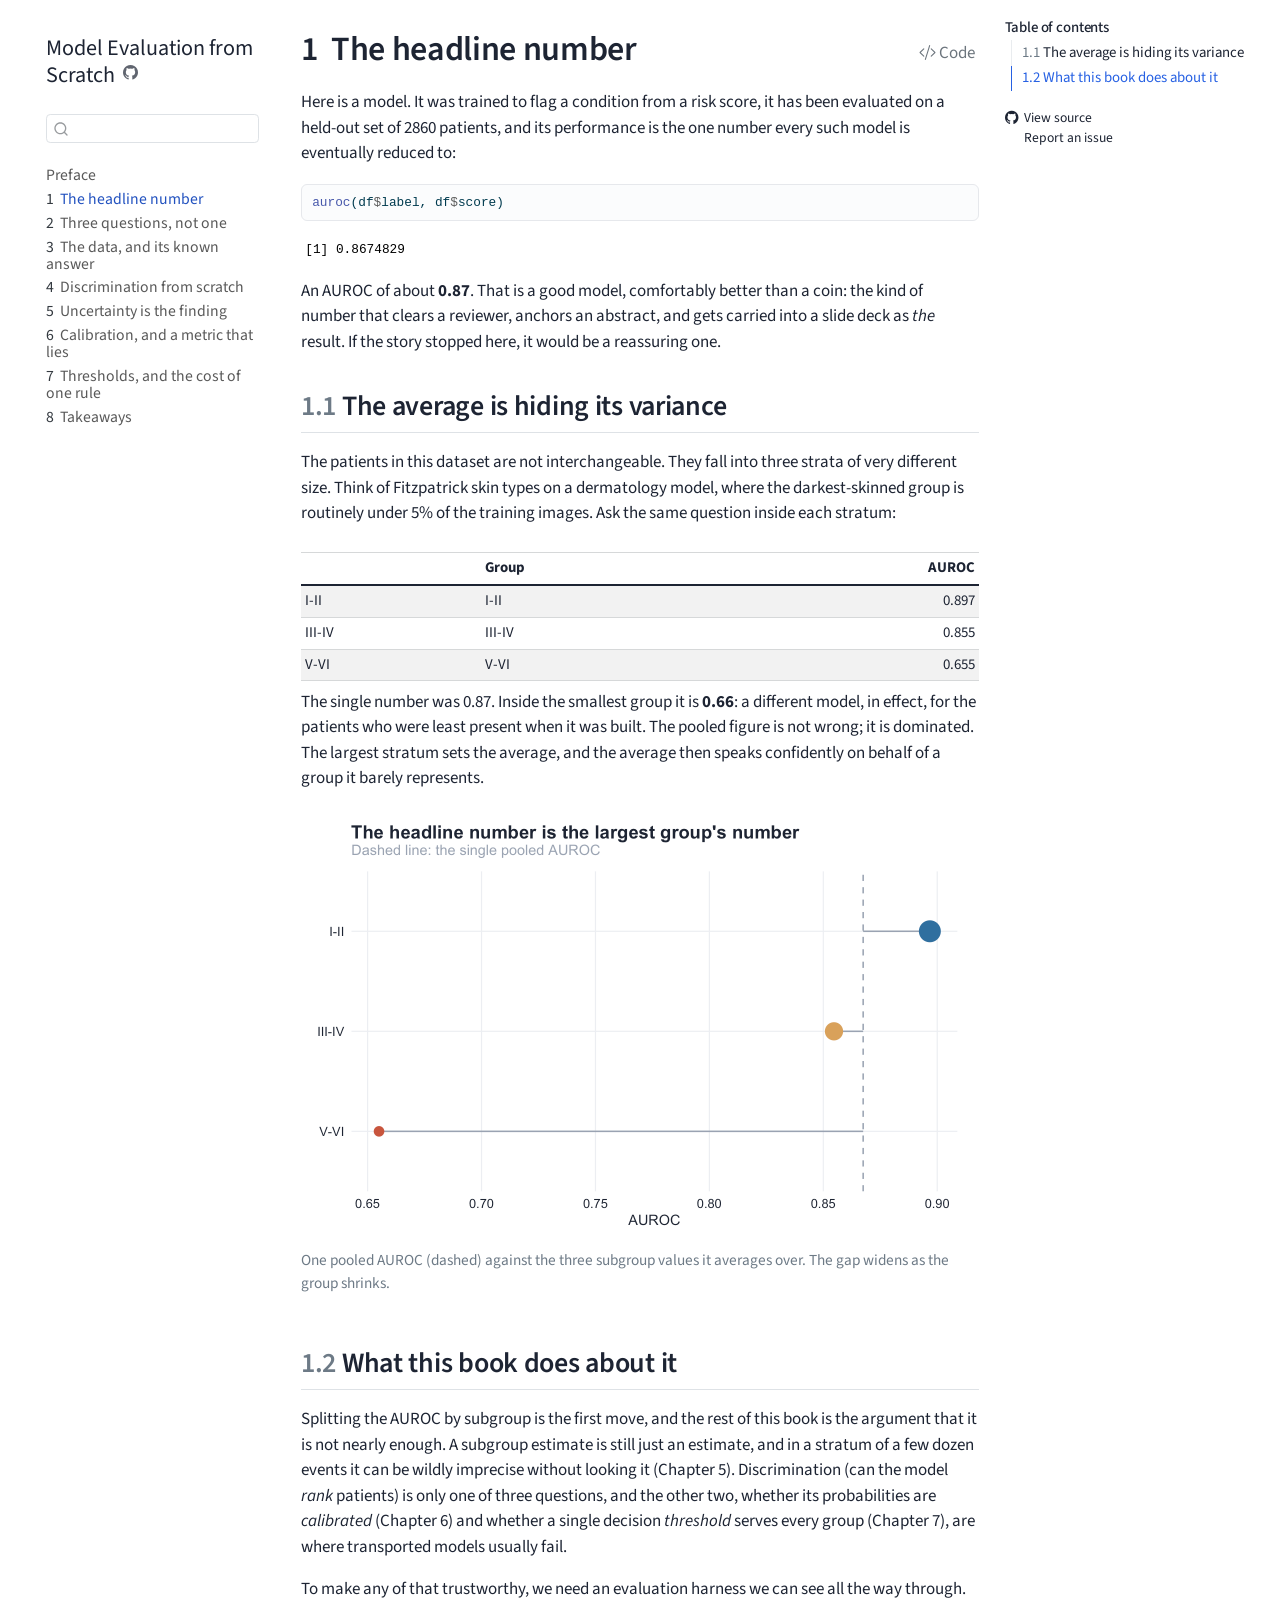
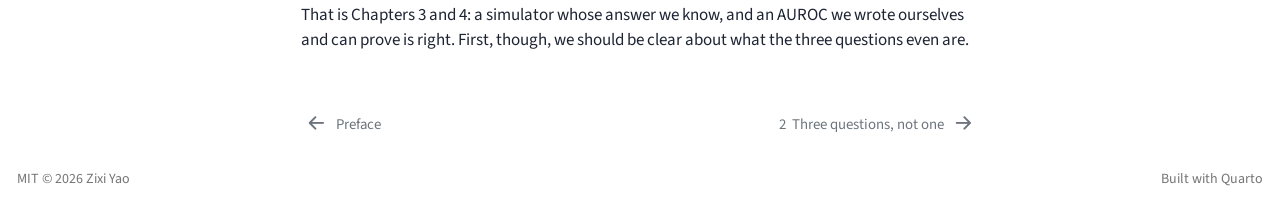
==== commit a8d8169e: "docs: tidy prose and re-render Remove em dashes, emojis and filler phrasing from the written text. R" ====
--- a/docs/chapters/01-headline-number.html
+++ b/docs/chapters/01-headline-number.html
@@ -245,10 +245,10 @@
 <pre><code>[1] 0.8674829</code></pre>
 </div>
 </div>
-<p>An AUROC of about <strong>0.87</strong>. That is a good model — comfortably better than a coin, the kind of number that clears a reviewer, anchors an abstract, and gets carried into a slide deck as <em>the</em> result. If the story stopped here, it would be a reassuring one.</p>
+<p>An AUROC of about <strong>0.87</strong>. That is a good model, comfortably better than a coin: the kind of number that clears a reviewer, anchors an abstract, and gets carried into a slide deck as <em>the</em> result. If the story stopped here, it would be a reassuring one.</p>
 <section id="the-average-is-hiding-its-variance" class="level2" data-number="1.1">
 <h2 data-number="1.1" class="anchored" data-anchor-id="the-average-is-hiding-its-variance"><span class="header-section-number">1.1</span> The average is hiding its variance</h2>
-<p>The patients in this dataset are not interchangeable. They fall into three strata of very different size — think of Fitzpatrick skin types on a dermatology model, where the darkest-skinned group is routinely under 5% of the training images. Ask the same question inside each stratum:</p>
+<p>The patients in this dataset are not interchangeable. They fall into three strata of very different size. Think of Fitzpatrick skin types on a dermatology model, where the darkest-skinned group is routinely under 5% of the training images. Ask the same question inside each stratum:</p>
 <div class="cell">
 <div class="cell-output-display">
 <table class="caption-top table table-sm table-striped small">
@@ -279,7 +279,7 @@
 </table>
 </div>
 </div>
-<p>The single number was 0.87. Inside the smallest group it is <strong>0.66</strong> — a different model, in effect, for the patients who were least present when it was built. The pooled figure is not wrong; it is dominated. The largest stratum sets the average, and the average then speaks confidently on behalf of a group it barely represents.</p>
+<p>The single number was 0.87. Inside the smallest group it is <strong>0.66</strong>: a different model, in effect, for the patients who were least present when it was built. The pooled figure is not wrong; it is dominated. The largest stratum sets the average, and the average then speaks confidently on behalf of a group it barely represents.</p>
 <div class="cell">
 <div class="cell-output-display">
 <div class="quarto-figure quarto-figure-center">
@@ -293,7 +293,7 @@
 </section>
 <section id="what-this-book-does-about-it" class="level2" data-number="1.2">
 <h2 data-number="1.2" class="anchored" data-anchor-id="what-this-book-does-about-it"><span class="header-section-number">1.2</span> What this book does about it</h2>
-<p>Splitting the AUROC by subgroup is the first move, and the rest of this book is the argument that it is not nearly enough. A subgroup estimate is still just an estimate, and in a stratum of a few dozen events it can be wildly imprecise without looking it (Chapter 5). Discrimination — can the model <em>rank</em> patients — is only one of three questions, and the other two, whether its probabilities are <em>calibrated</em> (Chapter 6) and whether a single decision <em>threshold</em> serves every group (Chapter 7), are where transported models usually fail.</p>
+<p>Splitting the AUROC by subgroup is the first move, and the rest of this book is the argument that it is not nearly enough. A subgroup estimate is still just an estimate, and in a stratum of a few dozen events it can be wildly imprecise without looking it (Chapter 5). Discrimination (can the model <em>rank</em> patients) is only one of three questions, and the other two, whether its probabilities are <em>calibrated</em> (Chapter 6) and whether a single decision <em>threshold</em> serves every group (Chapter 7), are where transported models usually fail.</p>
 <p>To make any of that trustworthy, we need an evaluation harness we can see all the way through. That is Chapters 3 and 4: a simulator whose answer we know, and an AUROC we wrote ourselves and can prove is right. First, though, we should be clear about what the three questions even are.</p>
 
 
@@ -781,15 +781,15 @@
 <span id="cb3-18"><a href="#cb3-18" aria-hidden="true" tabindex="-1"></a><span class="fu">auroc</span>(df<span class="sc">$</span>label, df<span class="sc">$</span>score)</span>
 <span id="cb3-19"><a href="#cb3-19" aria-hidden="true" tabindex="-1"></a><span class="in">```</span></span>
 <span id="cb3-20"><a href="#cb3-20" aria-hidden="true" tabindex="-1"></a></span>
-<span id="cb3-21"><a href="#cb3-21" aria-hidden="true" tabindex="-1"></a>An AUROC of about **0.87**. That is a good model — comfortably better than a</span>
-<span id="cb3-22"><a href="#cb3-22" aria-hidden="true" tabindex="-1"></a>coin, the kind of number that clears a reviewer, anchors an abstract, and gets</span>
+<span id="cb3-21"><a href="#cb3-21" aria-hidden="true" tabindex="-1"></a>An AUROC of about **0.87**. That is a good model, comfortably better than a</span>
+<span id="cb3-22"><a href="#cb3-22" aria-hidden="true" tabindex="-1"></a>coin: the kind of number that clears a reviewer, anchors an abstract, and gets</span>
 <span id="cb3-23"><a href="#cb3-23" aria-hidden="true" tabindex="-1"></a>carried into a slide deck as *the* result. If the story stopped here, it would</span>
 <span id="cb3-24"><a href="#cb3-24" aria-hidden="true" tabindex="-1"></a>be a reassuring one.</span>
 <span id="cb3-25"><a href="#cb3-25" aria-hidden="true" tabindex="-1"></a></span>
 <span id="cb3-26"><a href="#cb3-26" aria-hidden="true" tabindex="-1"></a><span class="fu">## The average is hiding its variance</span></span>
 <span id="cb3-27"><a href="#cb3-27" aria-hidden="true" tabindex="-1"></a></span>
 <span id="cb3-28"><a href="#cb3-28" aria-hidden="true" tabindex="-1"></a>The patients in this dataset are not interchangeable. They fall into three</span>
-<span id="cb3-29"><a href="#cb3-29" aria-hidden="true" tabindex="-1"></a>strata of very different size — think of Fitzpatrick skin types on a</span>
+<span id="cb3-29"><a href="#cb3-29" aria-hidden="true" tabindex="-1"></a>strata of very different size. Think of Fitzpatrick skin types on a</span>
 <span id="cb3-30"><a href="#cb3-30" aria-hidden="true" tabindex="-1"></a>dermatology model, where the darkest-skinned group is routinely under 5% of the</span>
 <span id="cb3-31"><a href="#cb3-31" aria-hidden="true" tabindex="-1"></a>training images. Ask the same question inside each stratum:</span>
 <span id="cb3-32"><a href="#cb3-32" aria-hidden="true" tabindex="-1"></a></span>
@@ -805,7 +805,7 @@
 <span id="cb3-44"><a href="#cb3-44" aria-hidden="true" tabindex="-1"></a>)</span>
 <span id="cb3-45"><a href="#cb3-45" aria-hidden="true" tabindex="-1"></a><span class="in">```</span></span>
 <span id="cb3-46"><a href="#cb3-46" aria-hidden="true" tabindex="-1"></a></span>
-<span id="cb3-47"><a href="#cb3-47" aria-hidden="true" tabindex="-1"></a>The single number was 0.87. Inside the smallest group it is **`r round(by_group["V-VI"], 2)`** — a different</span>
+<span id="cb3-47"><a href="#cb3-47" aria-hidden="true" tabindex="-1"></a>The single number was 0.87. Inside the smallest group it is **`r round(by_group["V-VI"], 2)`**: a different</span>
 <span id="cb3-48"><a href="#cb3-48" aria-hidden="true" tabindex="-1"></a>model, in effect, for the patients who were least present when it was built.</span>
 <span id="cb3-49"><a href="#cb3-49" aria-hidden="true" tabindex="-1"></a>The pooled figure is not wrong; it is dominated. The largest stratum sets the</span>
 <span id="cb3-50"><a href="#cb3-50" aria-hidden="true" tabindex="-1"></a>average, and the average then speaks confidently on behalf of a group it barely</span>
@@ -835,8 +835,8 @@
 <span id="cb3-76"><a href="#cb3-76" aria-hidden="true" tabindex="-1"></a>Splitting the AUROC by subgroup is the first move, and the rest of this book is</span>
 <span id="cb3-77"><a href="#cb3-77" aria-hidden="true" tabindex="-1"></a>the argument that it is not nearly enough. A subgroup estimate is still just an</span>
 <span id="cb3-78"><a href="#cb3-78" aria-hidden="true" tabindex="-1"></a>estimate, and in a stratum of a few dozen events it can be wildly imprecise</span>
-<span id="cb3-79"><a href="#cb3-79" aria-hidden="true" tabindex="-1"></a>without looking it (Chapter 5). Discrimination — can the model *rank* patients</span>
-<span id="cb3-80"><a href="#cb3-80" aria-hidden="true" tabindex="-1"></a>— is only one of three questions, and the other two, whether its probabilities</span>
+<span id="cb3-79"><a href="#cb3-79" aria-hidden="true" tabindex="-1"></a>without looking it (Chapter 5). Discrimination (can the model *rank* patients)</span>
+<span id="cb3-80"><a href="#cb3-80" aria-hidden="true" tabindex="-1"></a>is only one of three questions, and the other two, whether its probabilities</span>
 <span id="cb3-81"><a href="#cb3-81" aria-hidden="true" tabindex="-1"></a>are *calibrated* (Chapter 6) and whether a single decision *threshold* serves</span>
 <span id="cb3-82"><a href="#cb3-82" aria-hidden="true" tabindex="-1"></a>every group (Chapter 7), are where transported models usually fail.</span>
 <span id="cb3-83"><a href="#cb3-83" aria-hidden="true" tabindex="-1"></a></span>
